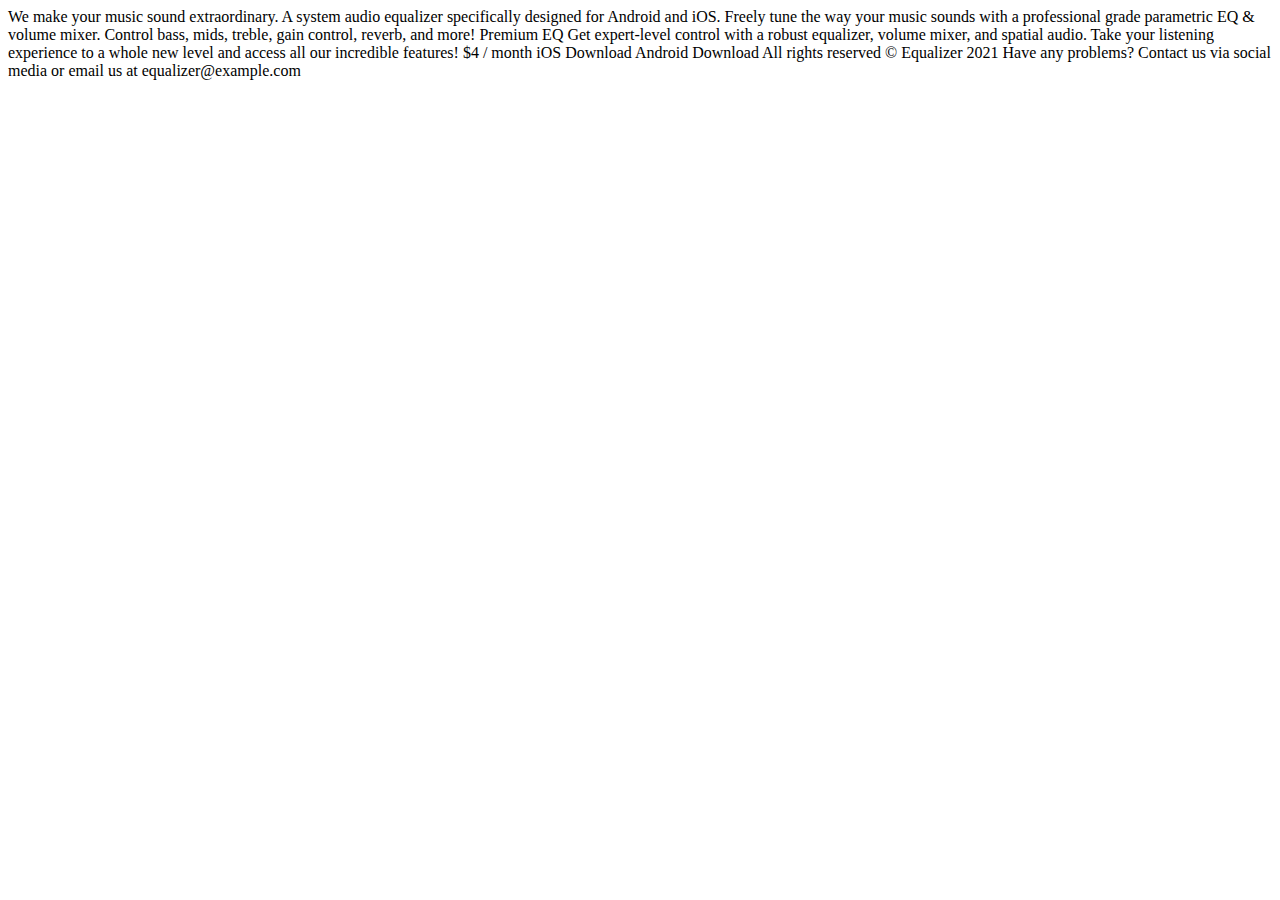
==== starter-code/index.html @ 932e71af "Starter Files" ====
<!DOCTYPE html>
<html lang="en">
<head>
  <meta charset="UTF-8">
  <meta name="viewport" content="width=device-width, initial-scale=1.0">

  <link rel="icon" type="image/png" sizes="32x32" href="./assets/favicon-32x32.png">
  
  <title>Frontend Mentor | Equalizer landing page</title>
</head>
<body>

  We make your music sound extraordinary.

  A system audio equalizer specifically designed for Android and iOS. Freely tune the 
  way your music sounds with a professional grade parametric EQ & volume mixer. Control 
  bass, mids, treble, gain control, reverb, and more!

  Premium EQ

  Get expert-level control with a robust equalizer, volume mixer, and spatial audio. Take 
  your listening experience to a whole new level and access all our incredible features!

  $4 / month

  iOS Download
  Android Download

  All rights reserved © Equalizer 2021
  Have any problems? Contact us via social media or email us at equalizer@example.com

</body>
</html>
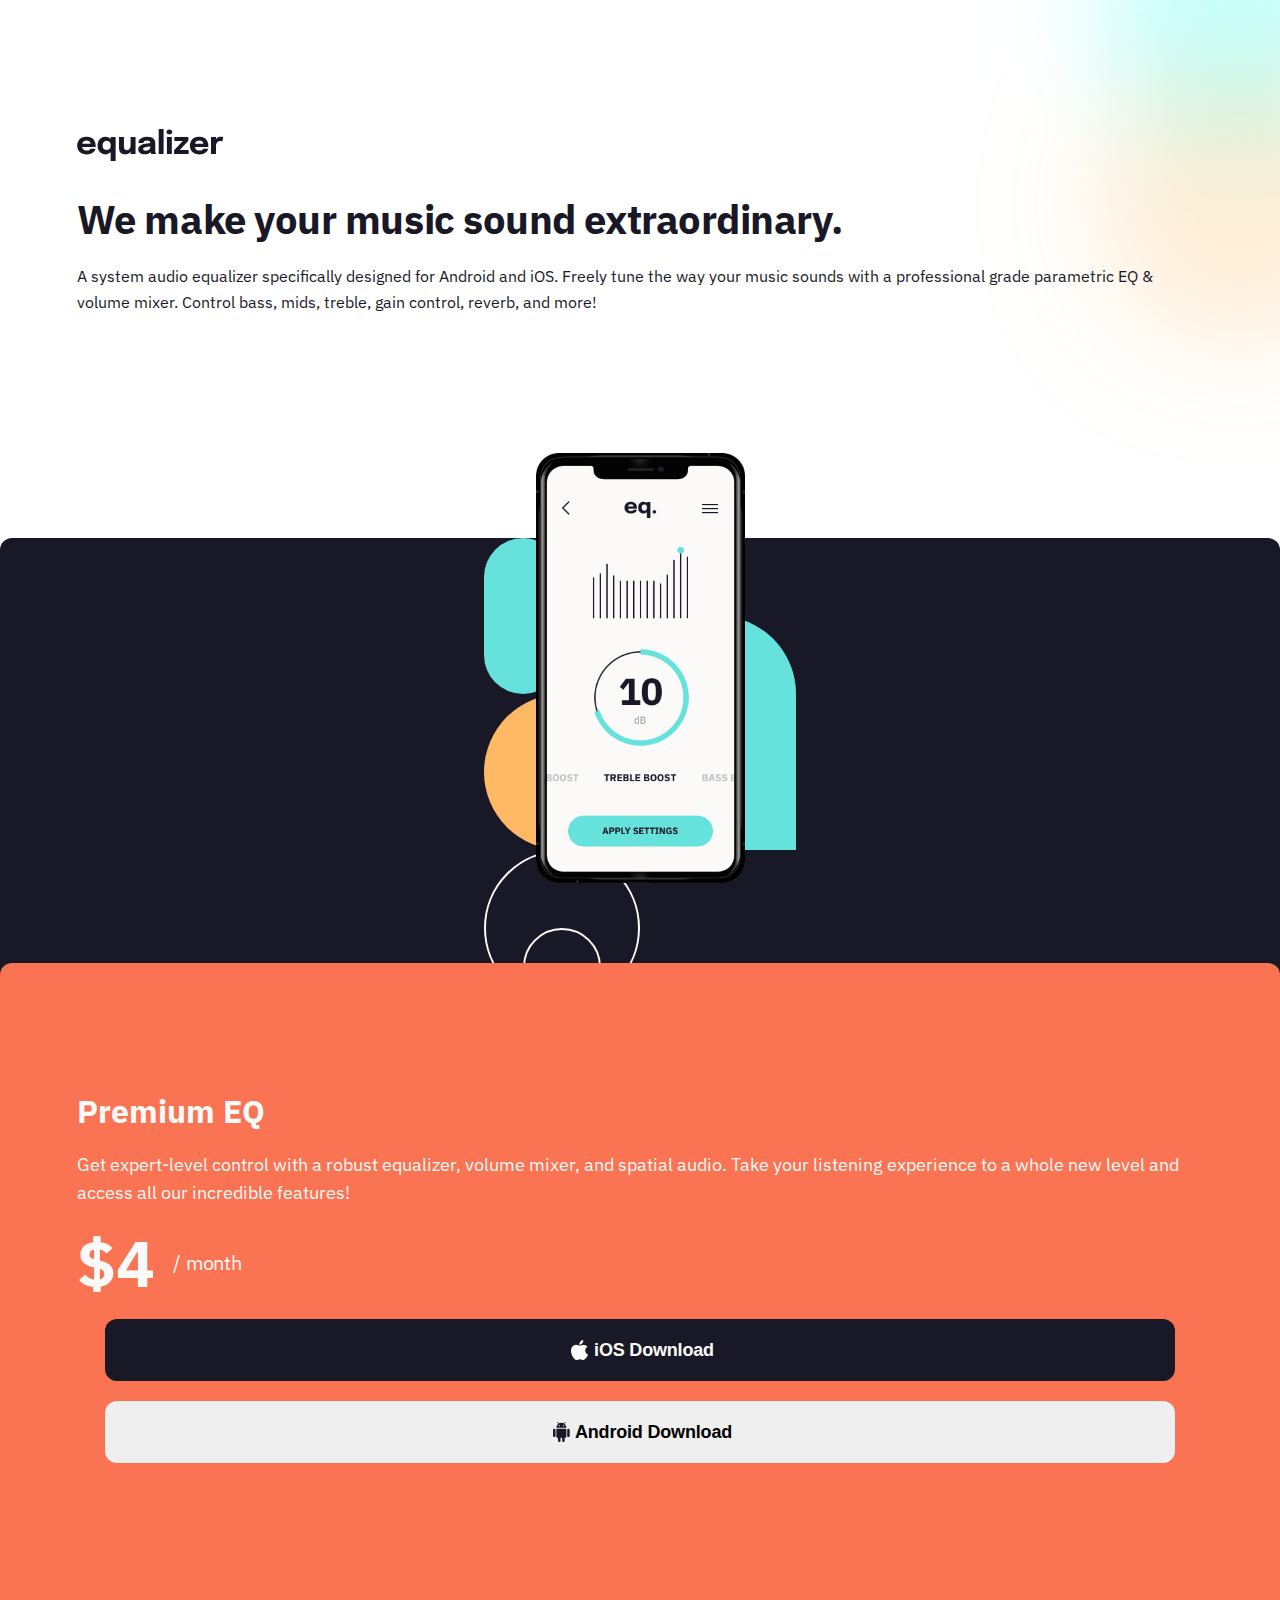
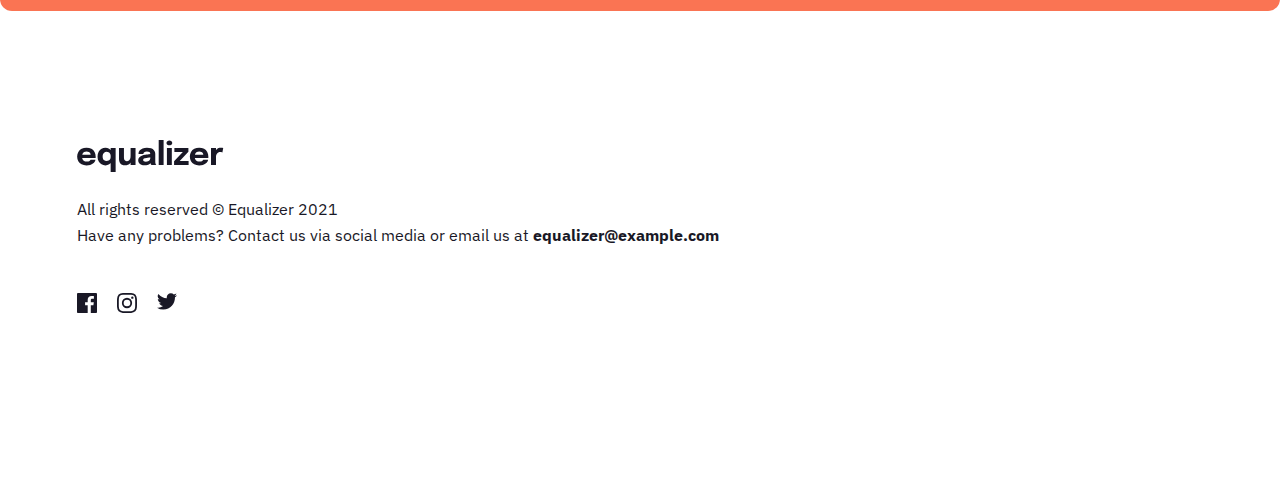
==== commit 3db07d1f: "Mobile version Ready" ====
--- a/starter-code/index.html
+++ b/starter-code/index.html
@@ -1,33 +1,52 @@
 <!DOCTYPE html>
 <html lang="en">
-<head>
-  <meta charset="UTF-8">
-  <meta name="viewport" content="width=device-width, initial-scale=1.0">
+  <head>
+    <meta charset="UTF-8" />
+    <meta name="viewport" content="width=device-width, initial-scale=1.0" />
+    <link
+      rel="icon"
+      type="image/png"
+      sizes="32x32"
+      href="./assets/favicon-32x32.png"
+    />
+    <link rel="stylesheet" href="styles.css" />
+    <title>Frontend Mentor | Equalizer landing page</title>
+  </head>
+  <body>
+    <header>
+      <a href="#"><img alt="Logo Equalizer" src="assets/logo.svg"></a>
+      <h1>We make your music sound extraordinary.</h1>
+      <p>
+        A system audio equalizer specifically designed for Android and iOS.
+        Freely tune the way your music sounds with a professional grade
+        parametric EQ & volume mixer. Control bass, mids, treble, gain control,
+        reverb, and more!
+      </p>
+    </header>
 
-  <link rel="icon" type="image/png" sizes="32x32" href="./assets/favicon-32x32.png">
-  
-  <title>Frontend Mentor | Equalizer landing page</title>
-</head>
-<body>
+    <main>
+      <h2>Premium EQ</h2>
+      <p>
+        Get expert-level control with a robust equalizer, volume mixer, and
+        spatial audio. Take your listening experience to a whole new level and
+        access all our incredible features!
+      </p>
+      <p class ="price"><span>$4</span> / month</p>
+      <button class="ios_button"><img alt="Apple Logo" src="assets/icon-apple.svg"> iOS Download</button>
+      <button class="android_button"><img alt="Android Logo" src="assets/icon-android.svg"> Android Download</button>
+    </main>    
 
-  We make your music sound extraordinary.
-
-  A system audio equalizer specifically designed for Android and iOS. Freely tune the 
-  way your music sounds with a professional grade parametric EQ & volume mixer. Control 
-  bass, mids, treble, gain control, reverb, and more!
-
-  Premium EQ
-
-  Get expert-level control with a robust equalizer, volume mixer, and spatial audio. Take 
-  your listening experience to a whole new level and access all our incredible features!
-
-  $4 / month
-
-  iOS Download
-  Android Download
-
-  All rights reserved © Equalizer 2021
-  Have any problems? Contact us via social media or email us at equalizer@example.com
-
-</body>
-</html>+    <footer>
+      <a href="#"><img alt="Equalizer Logo" src="assets/logo.svg"></a>
+      <p>        
+        All rights reserved © Equalizer 2021 <br> Have any problems? Contact us via
+        social media or email us at <span>equalizer@example.com</span>
+      </p>
+      <ul>
+        <li><a href="#"><img alt="Facebook Logo" src="assets/icon-facebook.svg"></a></li>
+        <li><a href="#"><img alt="Instagram Logo" src="assets/icon-instagram.svg"></a></li>
+        <li><a href="#"><img alt="Twitter Logo" src="assets/icon-twitter.svg"></a></li>
+      </ul>
+    </footer>
+  </body>
+</html>
--- a/starter-code/styles.css
+++ b/starter-code/styles.css
@@ -0,0 +1,145 @@
+@import url('https://fonts.googleapis.com/css2?family=IBM+Plex+Sans:wght@400;700&display=swap');
+
+:root {
+    --blue: rgb(102,226,220);
+    --orange: rgb(250,116,83);
+    --yellow: rgb(255,185,100);
+    --white: rgb(252,250,249);
+    --black: rgb(25,24,38);
+}
+
+html {
+    box-sizing: border-box;   
+    overflow-x:hidden 
+}
+
+*,
+*::before,
+*::after {
+    margin: 0;
+    padding: 0;
+    border: 0;   
+    box-sizing: inherit; 
+}
+
+body {
+    font-family: 'IBM Plex Sans', sans-serif;
+    color: var(--black);
+}
+
+header, main, footer {
+    padding: 10% 6%;
+}
+
+header {
+    background: url(assets/bg-main-mobile.png) calc(100% + 250px) 90% no-repeat;
+}
+
+h1 {
+    font-size: 40px;
+    line-height: 48px;
+    letter-spacing: -0.454545px;
+    margin-top: 30px
+}
+
+p {
+    font-size: 16px;
+    line-height: 26px;
+    margin: 20px 0;
+}
+
+main {
+    position: relative;
+    background-color: var(--orange);
+    border-radius: 12px;
+    margin-top: 500px;
+}
+
+main::before {
+    position: absolute;
+    top: -425px;
+    left: 0px;
+    content: url(assets/bg-pattern-2.svg);
+    text-align: center;
+    width: 100vw;
+    height: 500px;
+    background: var(--black);
+    z-index: -1;
+    border-radius: 12px;
+}
+
+main::after {
+    position: absolute;
+    top: -545px;
+    left: 0px;
+    content: "";
+    background: url(assets/illustration-app.png) no-repeat center;
+    background-size: 209px 430px;
+    width: 100vw;
+    height: 500px;
+}
+
+h2 {
+    font-size: 32px;
+    line-height: 40px;    
+}
+
+h2, main p {
+    color: var(--white);
+}
+
+main p {
+    font-size: 18px;
+    line-height: 28px;
+}
+
+p span {
+    font-weight: bold;
+}
+
+.price {
+    width: 165px;
+    height: 52px;
+    font-size: 20px;
+    line-height: 32px;
+    letter-spacing: -0.2px;
+    display: flex;
+    justify-content: space-between;
+    align-items: center;
+    margin: 30px 0;
+}
+
+.price span {
+    font-size: 65px;
+}
+
+button {
+    border-radius: 12px;
+    width: 95%;
+    margin: 20px auto;
+    padding: 15px 0;
+    font-weight: bold;
+    font-size: 18px;
+    line-height: 32px;
+    letter-spacing: -0.18px;
+    display: flex;
+    justify-content: center;
+    align-items: center;
+}
+
+button img {
+    margin: 0 5px;
+}
+
+.ios_button {
+    background-color: var(--black);
+    color: var(--white);
+}
+
+ul {
+    width: 100px;
+    list-style-type: none;
+    display: flex;
+    justify-content: space-between;
+    margin: 45px 0;
+}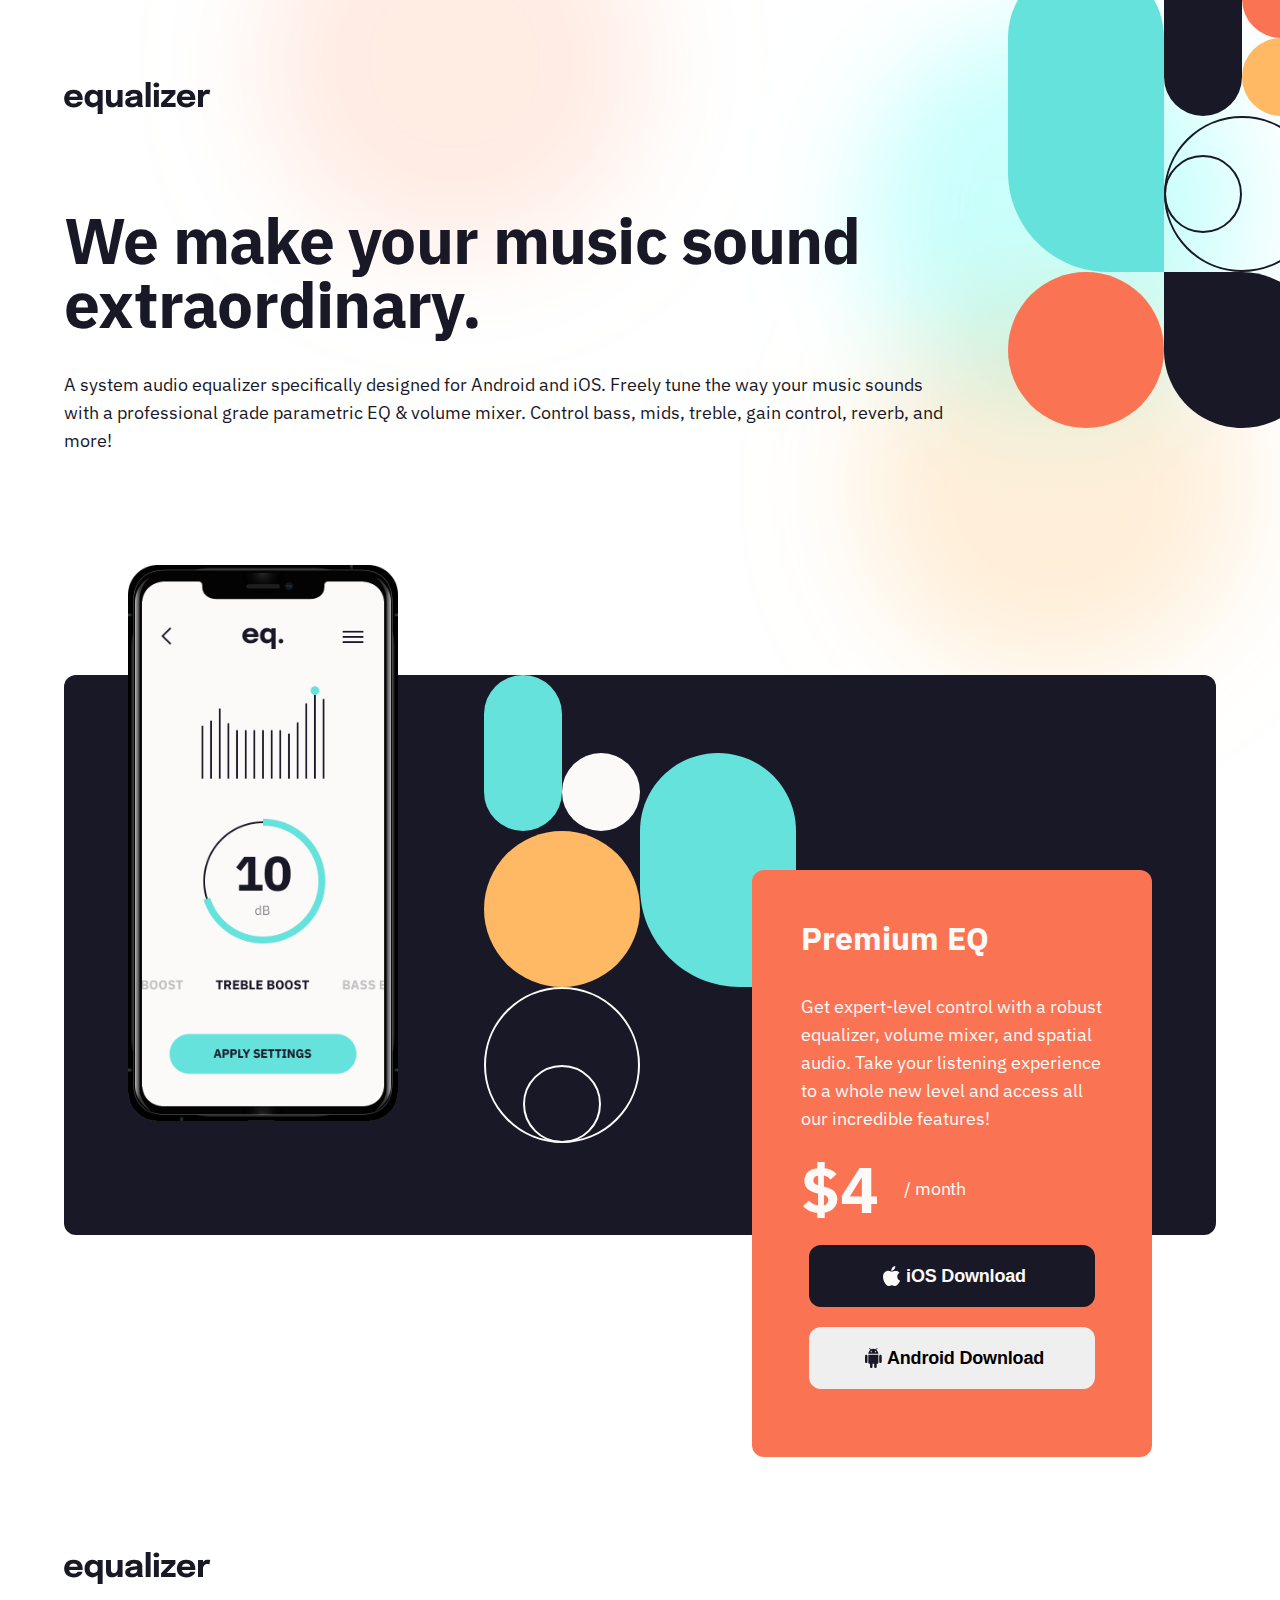
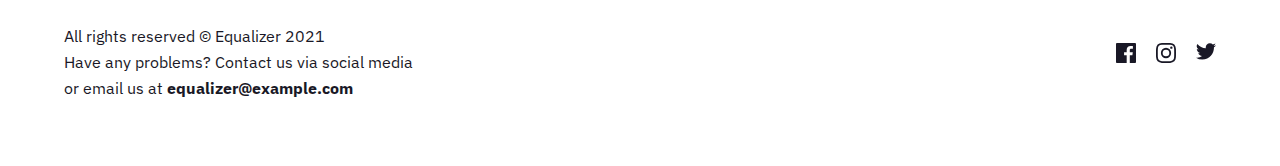
==== commit 2a88cad8: "Solution Ready" ====
--- a/starter-code/index.html
+++ b/starter-code/index.html
@@ -25,8 +25,12 @@
     </header>
 
     <main>
-      <h2>Premium EQ</h2>
-      <p>
+      <section class="app_image">
+        <img alt="Ilustration APP" src="assets/illustration-app.png">        
+      </section>
+      <section class="app_information">
+        <h2>Premium EQ</h2>
+      <p class="text">
         Get expert-level control with a robust equalizer, volume mixer, and
         spatial audio. Take your listening experience to a whole new level and
         access all our incredible features!
@@ -34,7 +38,8 @@
       <p class ="price"><span>$4</span> / month</p>
       <button class="ios_button"><img alt="Apple Logo" src="assets/icon-apple.svg"> iOS Download</button>
       <button class="android_button"><img alt="Android Logo" src="assets/icon-android.svg"> Android Download</button>
-    </main>    
+      </section>      
+    </main>  
 
     <footer>
       <a href="#"><img alt="Equalizer Logo" src="assets/logo.svg"></a>
--- a/starter-code/styles.css
+++ b/starter-code/styles.css
@@ -1,11 +1,11 @@
 @import url('https://fonts.googleapis.com/css2?family=IBM+Plex+Sans:wght@400;700&display=swap');
 
 :root {
+    --black: rgb(25,24,38);
     --blue: rgb(102,226,220);
     --orange: rgb(250,116,83);
     --yellow: rgb(255,185,100);
-    --white: rgb(252,250,249);
-    --black: rgb(25,24,38);
+    --white: rgb(252,250,249);    
 }
 
 html {
@@ -16,30 +16,27 @@
 *,
 *::before,
 *::after {
+    border: 0;   
+    box-sizing: inherit;
     margin: 0;
-    padding: 0;
-    border: 0;   
-    box-sizing: inherit; 
+    padding: 0;     
 }
 
 body {
-    font-family: 'IBM Plex Sans', sans-serif;
+    background: url(assets/bg-main-mobile.png) calc(100% + 250px) -220px no-repeat;
     color: var(--black);
-}
-
-header, main, footer {
-    padding: 10% 6%;
-}
-
-header {
-    background: url(assets/bg-main-mobile.png) calc(100% + 250px) 90% no-repeat;
+    font-family: 'IBM Plex Sans', sans-serif;    
+}
+
+header, .app_information, footer {
+    padding: 5vh 6vw 3vh;
 }
 
 h1 {
     font-size: 40px;
     line-height: 48px;
     letter-spacing: -0.454545px;
-    margin-top: 30px
+    margin-top: 55px
 }
 
 p {
@@ -48,35 +45,29 @@
     margin: 20px 0;
 }
 
-main {
+.app_image, .app_information, button {
+    border-radius: 12px;
+}
+
+.app_image {
     position: relative;
-    background-color: var(--orange);
-    border-radius: 12px;
-    margin-top: 500px;
-}
-
-main::before {
-    position: absolute;
-    top: -425px;
-    left: 0px;
-    content: url(assets/bg-pattern-2.svg);
+    margin-top: 70px;
+    top: 25px;
+    background:  url(assets/bg-pattern-2.svg) no-repeat center top, var(--black);
+    background-size: auto;
     text-align: center;
-    width: 100vw;
-    height: 500px;
-    background: var(--black);
     z-index: -1;
-    border-radius: 12px;
-}
-
-main::after {
-    position: absolute;
-    top: -545px;
-    left: 0px;
-    content: "";
-    background: url(assets/illustration-app.png) no-repeat center;
-    background-size: 209px 430px;
-    width: 100vw;
-    height: 500px;
+}
+
+.app_image img {
+    position: relative;
+    top: -90px;
+    width: 209px;
+    height: 430px;
+}
+
+.app_information {
+    background: var(--orange);    
 }
 
 h2 {
@@ -84,11 +75,11 @@
     line-height: 40px;    
 }
 
-h2, main p {
+h2, .app_information p {
     color: var(--white);
 }
 
-main p {
+.app_information p {
     font-size: 18px;
     line-height: 28px;
 }
@@ -114,7 +105,6 @@
 }
 
 button {
-    border-radius: 12px;
     width: 95%;
     margin: 20px auto;
     padding: 15px 0;
@@ -125,6 +115,8 @@
     display: flex;
     justify-content: center;
     align-items: center;
+    cursor: pointer;
+    transition: ease all 0.3s;
 }
 
 button img {
@@ -134,6 +126,14 @@
 .ios_button {
     background-color: var(--black);
     color: var(--white);
+}
+
+.ios_button:hover {
+    background-color: var(--blue);
+}
+
+.android_button:hover {
+    background-color: var(--yellow);
 }
 
 ul {
@@ -142,4 +142,141 @@
     display: flex;
     justify-content: space-between;
     margin: 45px 0;
+}
+
+li img:hover {
+    filter: invert(57%) sepia(39%) saturate(1870%) hue-rotate(326deg) brightness(101%) contrast(96%);
+}
+
+
+@media screen and (min-width: 768px) {
+    body {
+        background: url(assets/bg-pattern-1.svg) calc(100% + 40px) -40px no-repeat,
+                    url(assets/bg-main-tablet.png) calc(100% + 115px) -280px no-repeat;
+    }
+
+    header, footer {
+        padding: 9vh 5vw 5vh;
+    }
+    
+    h1 {
+        width: 70vw;
+        font-size: 64px;
+        line-height: 64px;
+        letter-spacing: -0.727273px;
+        margin-top: 90px
+    }
+
+    p {
+        width: 70vw;
+        font-size: 18px;
+        line-height: 28px;
+        margin-top: 35px;
+    }  
+
+    main {
+        position: relative;
+        width: 100vw;
+        height: 950px;
+    }
+    
+    .app_image {
+        position: absolute;
+        width: 90vw;
+        text-align: left;
+        left: 50%;
+        top: 85px;
+        transform: translate(-50%);
+    }
+
+    .app_image img{
+        top: -110px;
+        left: 5vw;
+        width: 270px;
+        height: 556px;
+    }
+
+    .app_information {
+        position: absolute;
+        width: 400px; 
+        padding: 48px 49px; 
+        top: 350px; 
+        right: 10vw;  
+    }
+
+    .text {
+        width: 100%;    
+    }    
+
+    footer {
+        display: flex;
+        flex-wrap: wrap;
+        justify-content: space-between;
+        align-items: center;
+    }
+
+    footer a {
+        width: 100vw;
+    }
+
+    footer p {
+        width: 366px;
+        font-size: 16px;
+        line-height: 26px;
+    }
+}
+
+@media screen and (min-width: 1440px) {
+    body {
+        background: url(assets/bg-pattern-1.svg) calc(100% - 40px) -40px no-repeat,
+                    url(assets/bg-main-desktop.png) calc(100% + 210px) -280px no-repeat;
+    }
+
+    header, footer {
+        padding: 9vh 10vw 5vh;
+    }
+
+    h1 {
+        font-size: 88px;
+        line-height: 88px;
+        letter-spacing: -1px;
+    }
+
+    p, .text {
+        font-size: 20px;
+        line-height: 34px;
+    } 
+
+    .app_image {
+        width: 80vw;
+        background-position: calc(0vw + 41.5%) top;
+        top: 100px;
+    }
+
+    .app_image img{
+        top: -180px;
+        left: 8vw;
+        width: 312px;
+        height: 642px;
+    }
+
+    .app_information {
+        width: 446px; 
+        padding: 58px 59px 48px; 
+        right: 17vw; 
+    }
+
+    footer a {
+        width: auto;
+        align-self: start;
+    }
+
+    footer p {
+        width: 366px;
+        margin: 0 20% 0 0;
+    }
+
+    ul {
+        margin: 0;
+    }
 }